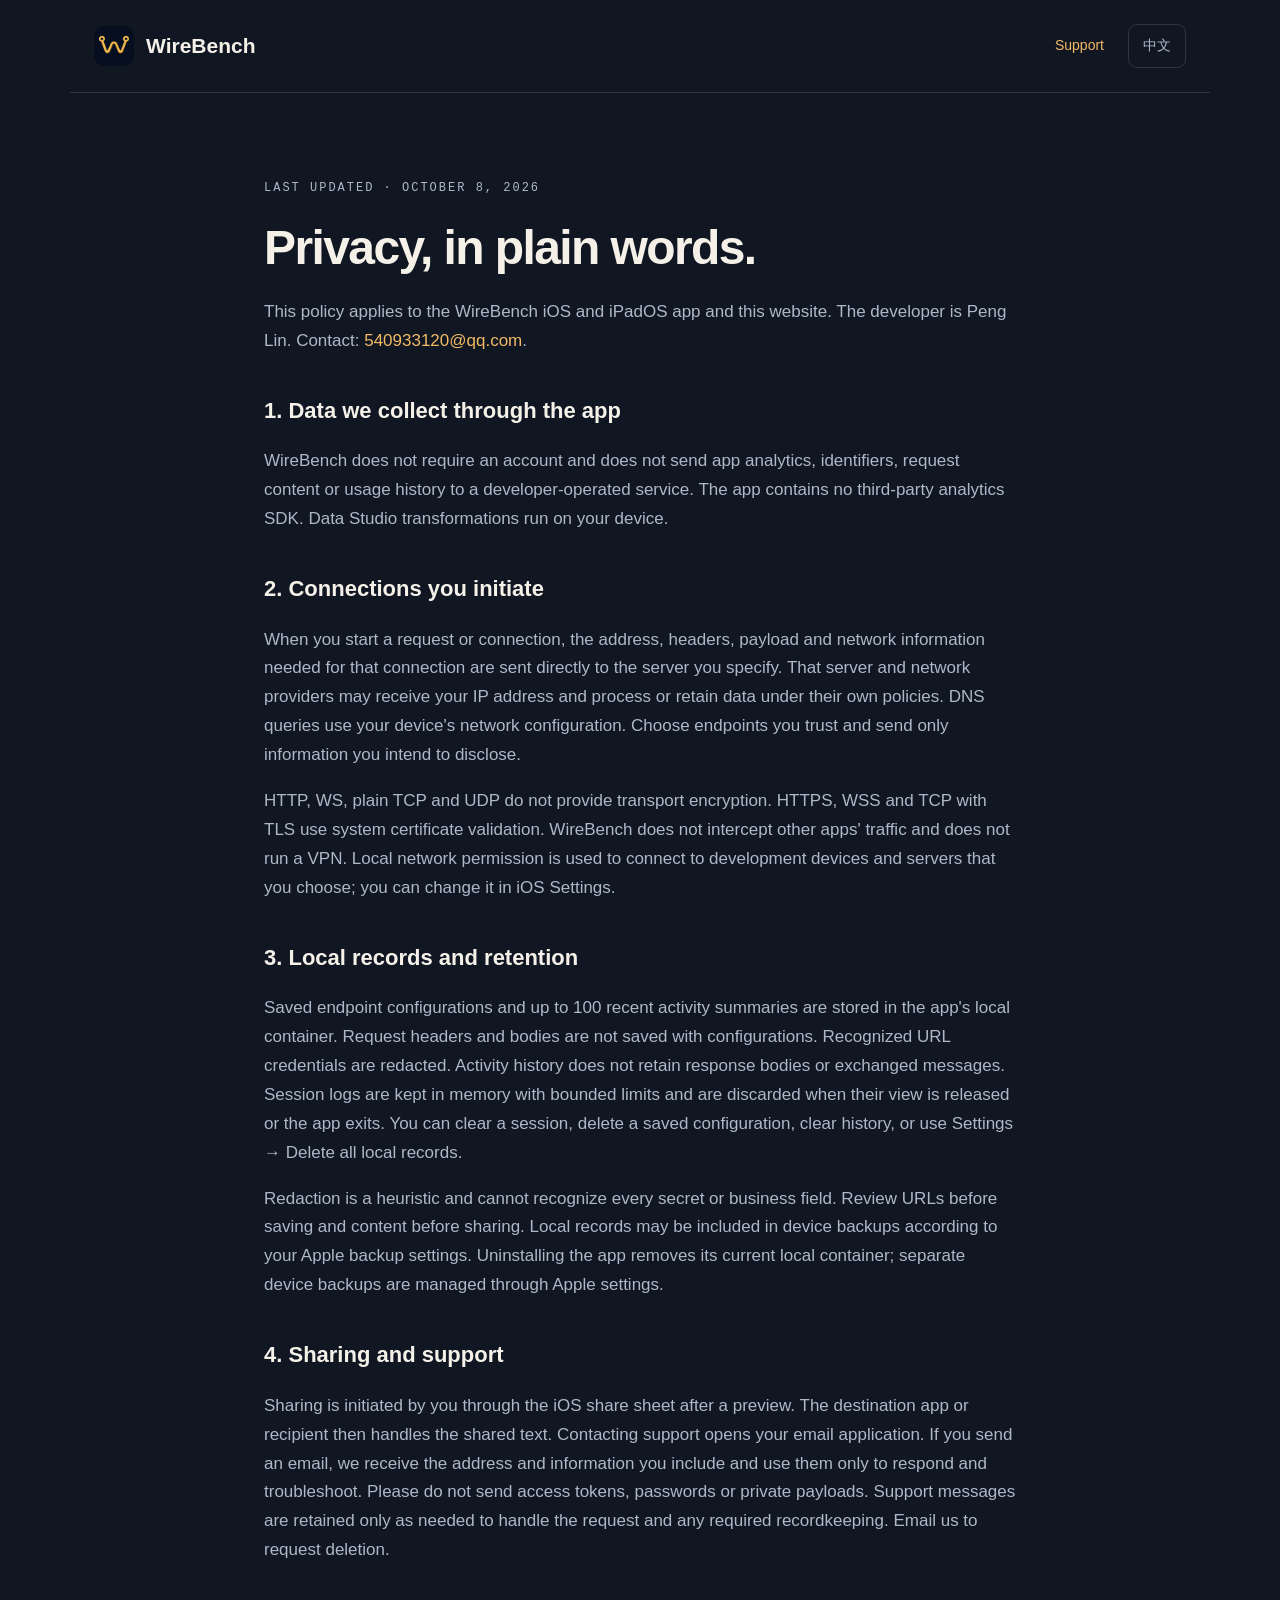
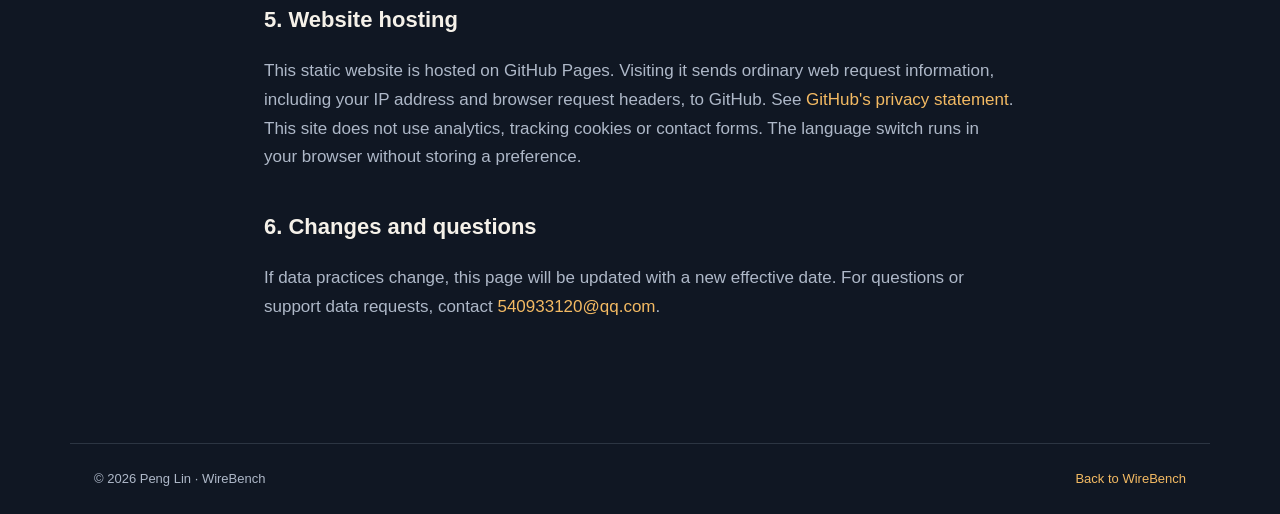
==== privacy.html @ ddaa2ca5 "Publish WireBench marketing privacy and support pages" ====
<!doctype html><html lang="en"><head><meta charset="utf-8"><meta name="viewport" content="width=device-width,initial-scale=1"><title>Privacy policy — WireBench</title><meta name="description" content="How WireBench handles network requests, local configurations, history and support messages."><link rel="icon" href="icon.png"><link rel="stylesheet" href="style.css"></head><body><header><a class="brand" href="./"><img src="icon.png" alt="">WireBench</a><nav><a href="support.html" data-en="Support" data-zh="使用支持">Support</a><button id="language">中文</button></nav></header><main class="document">
<article data-language="en"><p class="eyebrow">LAST UPDATED · OCTOBER 8, 2026</p><h1>Privacy, in plain words.</h1><p>This policy applies to the WireBench iOS and iPadOS app and this website. The developer is Peng Lin. Contact: <a href="mailto:540933120@qq.com">540933120@qq.com</a>.</p>
<h2>1. Data we collect through the app</h2><p>WireBench does not require an account and does not send app analytics, identifiers, request content or usage history to a developer-operated service. The app contains no third-party analytics SDK. Data Studio transformations run on your device.</p>
<h2>2. Connections you initiate</h2><p>When you start a request or connection, the address, headers, payload and network information needed for that connection are sent directly to the server you specify. That server and network providers may receive your IP address and process or retain data under their own policies. DNS queries use your device's network configuration. Choose endpoints you trust and send only information you intend to disclose.</p><p>HTTP, WS, plain TCP and UDP do not provide transport encryption. HTTPS, WSS and TCP with TLS use system certificate validation. WireBench does not intercept other apps' traffic and does not run a VPN. Local network permission is used to connect to development devices and servers that you choose; you can change it in iOS Settings.</p>
<h2>3. Local records and retention</h2><p>Saved endpoint configurations and up to 100 recent activity summaries are stored in the app's local container. Request headers and bodies are not saved with configurations. Recognized URL credentials are redacted. Activity history does not retain response bodies or exchanged messages. Session logs are kept in memory with bounded limits and are discarded when their view is released or the app exits. You can clear a session, delete a saved configuration, clear history, or use Settings → Delete all local records.</p><p>Redaction is a heuristic and cannot recognize every secret or business field. Review URLs before saving and content before sharing. Local records may be included in device backups according to your Apple backup settings. Uninstalling the app removes its current local container; separate device backups are managed through Apple settings.</p>
<h2>4. Sharing and support</h2><p>Sharing is initiated by you through the iOS share sheet after a preview. The destination app or recipient then handles the shared text. Contacting support opens your email application. If you send an email, we receive the address and information you include and use them only to respond and troubleshoot. Please do not send access tokens, passwords or private payloads. Support messages are retained only as needed to handle the request and any required recordkeeping. Email us to request deletion.</p>
<h2>5. Website hosting</h2><p>This static website is hosted on GitHub Pages. Visiting it sends ordinary web request information, including your IP address and browser request headers, to GitHub. See <a href="https://docs.github.com/en/site-policy/privacy-policies/github-general-privacy-statement">GitHub's privacy statement</a>. This site does not use analytics, tracking cookies or contact forms. The language switch runs in your browser without storing a preference.</p>
<h2>6. Changes and questions</h2><p>If data practices change, this page will be updated with a new effective date. For questions or support data requests, contact <a href="mailto:540933120@qq.com">540933120@qq.com</a>.</p></article>
<article data-language="zh" hidden><p class="eyebrow">更新日期 · 2026 年 10 月 8 日</p><h1>清楚说明如何处理数据。</h1><p>本政策适用于 WireBench iOS / iPadOS 应用与本网站。开发者：Peng Lin。联系方式：<a href="mailto:540933120@qq.com">540933120@qq.com</a>。</p>
<h2>1. 应用中的数据处理</h2><p>WireBench 不要求创建账号，不向开发者运营的服务发送应用分析、标识符、请求内容或使用历史。应用不集成第三方统计 SDK。数据工坊的转换在你的设备上完成。</p>
<h2>2. 你主动发起的网络连接</h2><p>当你发起请求或连接时，地址、请求头、载荷以及建立连接所需的网络信息会直接发送给你指定的服务器。该服务器及网络服务商可能接收你的 IP 地址，并按各自政策处理或保留数据。DNS 查询遵循设备的网络配置。请选择可信端点，仅发送你打算披露的信息。</p><p>HTTP、WS、普通 TCP 和 UDP 不提供传输加密。HTTPS、WSS 及启用 TLS 的 TCP 使用系统证书校验。WireBench 不截取其他 App 的流量，不运行 VPN。本地网络权限仅用于连接你选择的开发设备和服务器，可在 iOS 设置中调整。</p>
<h2>3. 本地记录与保留期限</h2><p>收藏端点与最多 100 条最近操作摘要保存在应用本地容器。保存配置时不保存请求头或请求体，并对识别出的 URL 凭证脱敏。历史记录不保存响应体和收发消息。会话报文只在有限额的内存中保留，在相应页面释放或应用退出后丢弃。你可以清空会话、删除收藏、清空历史，或进入“设置 → 删除全部本地记录”。</p><p>自动脱敏无法识别全部秘密或业务字段。保存前请检查 URL，分享前请检查内容。本地记录可能根据你的 Apple 备份设置包含在设备备份中。卸载应用会删除当前本地容器；独立的设备备份请在 Apple 设置中管理。</p>
<h2>4. 分享与支持邮件</h2><p>分享由你主动发起，在预览后通过 iOS 分享面板发送，之后由目标应用或接收者处理。联系支持会打开邮件应用。若你发送邮件，我们会收到邮箱地址和邮件中包含的信息，仅用于回复和排查问题。请勿发送访问令牌、密码或私密报文。支持邮件仅在处理问题及必要记录所需期间保留，你可以发送邮件申请删除。</p>
<h2>5. 网站托管</h2><p>本静态网站托管于 GitHub Pages。访问时，IP 地址、浏览器请求头等普通网页请求信息会传送给 GitHub。请参阅 <a href="https://docs.github.com/en/site-policy/privacy-policies/github-general-privacy-statement">GitHub 隐私声明</a>。本站不使用统计分析、追踪 Cookie 或联系表单。语言切换仅在浏览器运行，不保存偏好。</p>
<h2>6. 政策更新与问题</h2><p>数据处理方式变化时，我们会更新本页及生效日期。如有问题或希望处理支持邮件中的个人信息，请联系 <a href="mailto:540933120@qq.com">540933120@qq.com</a>。</p></article>
</main><footer><span>© 2026 Peng Lin · WireBench</span><a href="./" data-en="Back to WireBench" data-zh="返回 WireBench">Back to WireBench</a></footer><script src="language.js"></script></body></html>
---- style.css ----
:root{color-scheme:dark;--bg:#101723;--card:#19222f;--line:#2c3542;--ink:#f5f1e9;--muted:#aeb8c8;--gold:#f3ba63}*{box-sizing:border-box}html{scroll-behavior:smooth}body{margin:0;background:var(--bg);color:var(--ink);font:17px/1.7 -apple-system,BlinkMacSystemFont,"Segoe UI",sans-serif}a{color:var(--gold);text-decoration:none}a:hover{text-decoration:underline}header,main,footer{max-width:1140px;margin:auto;padding:24px}header{display:flex;justify-content:space-between;align-items:center;border-bottom:1px solid var(--line);gap:24px}.brand{display:flex;align-items:center;gap:12px;color:var(--ink);font-size:21px;font-weight:700}.brand img{width:40px;height:40px;border-radius:10px}nav{display:flex;gap:24px;align-items:center;font-size:14px}button{background:transparent;color:var(--muted);border:1px solid var(--line);padding:9px 14px;border-radius:9px;font:inherit;cursor:pointer}button:hover{border-color:var(--gold)}.hero{display:grid;grid-template-columns:1.15fr 0.85fr;gap:70px;align-items:center;padding:70px 0 90px}.eyebrow{font:12px/1.6 ui-monospace,monospace;letter-spacing:2px;color:var(--gold);text-transform:uppercase}h1{font-size:clamp(46px,6vw,78px);line-height:1.08;letter-spacing:-3px;font-weight:650;margin:24px 0}h1 em{font-style:normal;color:var(--gold)}.lead{color:var(--muted);font-size:19px;max-width:550px}.pillrow{display:flex;gap:10px;flex-wrap:wrap;margin:28px 0}.pill{border:1px solid var(--line);padding:5px 12px;border-radius:8px;color:var(--muted);font:12px/1.7 ui-monospace,monospace}.cta{display:inline-block;background:var(--gold);color:var(--bg);border-radius:12px;padding:12px 22px;font-weight:650;margin:12px 14px 12px 0}.shot{max-width:310px;width:100%;border-radius:30px;border:1px solid #415063;box-shadow:0 25px 85px #0007;display:block;margin:auto}.section-title{font-size:34px;letter-spacing:-1px;line-height:1.2}.grid{display:grid;grid-template-columns:repeat(3,1fr);gap:18px;margin:30px 0 75px}.card{background:var(--card);border:1px solid var(--line);border-radius:20px;padding:26px}.card h3{font-size:21px;margin:12px 0}.card p{color:var(--muted);font-size:15px;margin-bottom:0}.number{font:13px ui-monospace,monospace;color:var(--gold)}.feature-band{border-top:1px solid var(--line);border-bottom:1px solid var(--line);padding:35px 0;display:grid;grid-template-columns:1fr 1fr;gap:50px}.feature-band p{color:var(--muted)}.note{font-size:14px;color:var(--muted)}footer{margin-top:60px;border-top:1px solid var(--line);display:flex;justify-content:space-between;gap:25px;color:var(--muted);font-size:13px}.document{max-width:800px;margin:50px auto 80px}.document h1{font-size:48px;letter-spacing:-1.6px}.document h2{font-size:22px;margin-top:36px}.document p,.document li{color:var(--muted)}.document a{overflow-wrap:anywhere}[hidden]{display:none!important}@media(max-width:760px){header{flex-wrap:wrap}nav{gap:16px}.hero{grid-template-columns:1fr;gap:40px;padding:38px 0 65px}h1{letter-spacing:-2px}.hero .shot{max-width:270px}.grid{grid-template-columns:1fr}.feature-band{grid-template-columns:1fr;gap:15px}footer{flex-direction:column}.document h1{font-size:38px}}@media(prefers-reduced-motion:reduce){html{scroll-behavior:auto}}
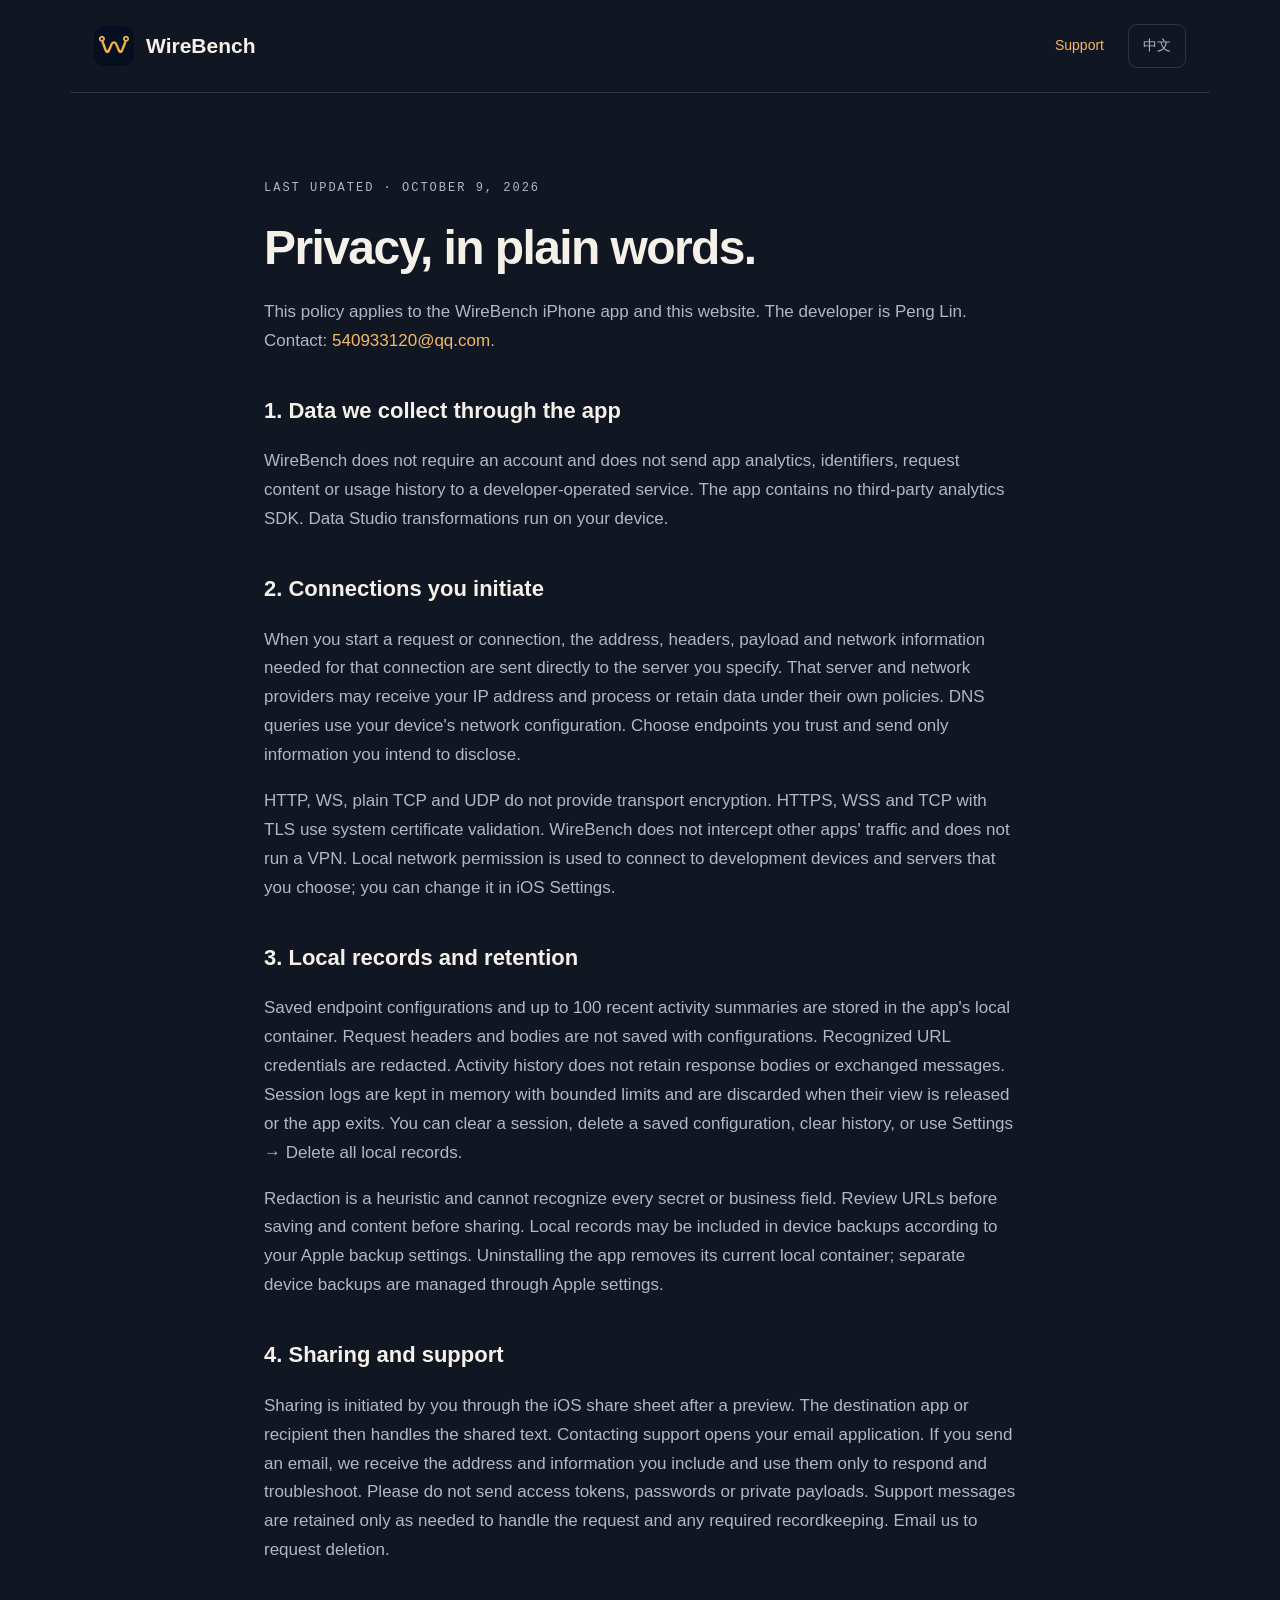
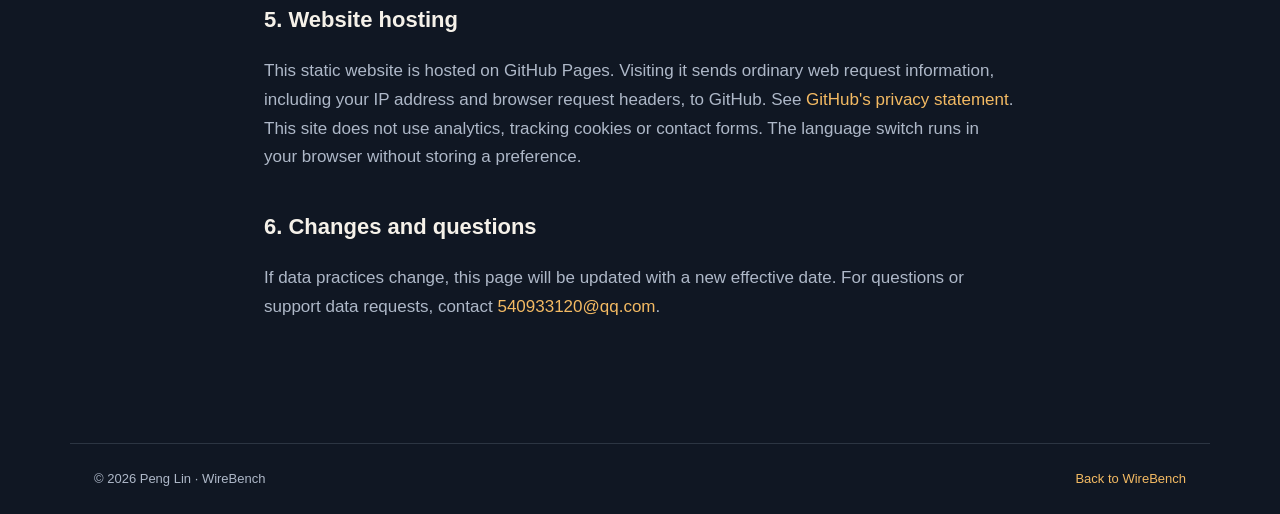
==== commit 81f8e514: "Expand WireBench developer toolkit for iPhone" ====
--- a/privacy.html
+++ b/privacy.html
@@ -1,12 +1,12 @@
 <!doctype html><html lang="en"><head><meta charset="utf-8"><meta name="viewport" content="width=device-width,initial-scale=1"><title>Privacy policy — WireBench</title><meta name="description" content="How WireBench handles network requests, local configurations, history and support messages."><link rel="icon" href="icon.png"><link rel="stylesheet" href="style.css"></head><body><header><a class="brand" href="./"><img src="icon.png" alt="">WireBench</a><nav><a href="support.html" data-en="Support" data-zh="使用支持">Support</a><button id="language">中文</button></nav></header><main class="document">
-<article data-language="en"><p class="eyebrow">LAST UPDATED · OCTOBER 8, 2026</p><h1>Privacy, in plain words.</h1><p>This policy applies to the WireBench iOS and iPadOS app and this website. The developer is Peng Lin. Contact: <a href="mailto:540933120@qq.com">540933120@qq.com</a>.</p>
+<article data-language="en"><p class="eyebrow">LAST UPDATED · OCTOBER 9, 2026</p><h1>Privacy, in plain words.</h1><p>This policy applies to the WireBench iPhone app and this website. The developer is Peng Lin. Contact: <a href="mailto:540933120@qq.com">540933120@qq.com</a>.</p>
 <h2>1. Data we collect through the app</h2><p>WireBench does not require an account and does not send app analytics, identifiers, request content or usage history to a developer-operated service. The app contains no third-party analytics SDK. Data Studio transformations run on your device.</p>
 <h2>2. Connections you initiate</h2><p>When you start a request or connection, the address, headers, payload and network information needed for that connection are sent directly to the server you specify. That server and network providers may receive your IP address and process or retain data under their own policies. DNS queries use your device's network configuration. Choose endpoints you trust and send only information you intend to disclose.</p><p>HTTP, WS, plain TCP and UDP do not provide transport encryption. HTTPS, WSS and TCP with TLS use system certificate validation. WireBench does not intercept other apps' traffic and does not run a VPN. Local network permission is used to connect to development devices and servers that you choose; you can change it in iOS Settings.</p>
 <h2>3. Local records and retention</h2><p>Saved endpoint configurations and up to 100 recent activity summaries are stored in the app's local container. Request headers and bodies are not saved with configurations. Recognized URL credentials are redacted. Activity history does not retain response bodies or exchanged messages. Session logs are kept in memory with bounded limits and are discarded when their view is released or the app exits. You can clear a session, delete a saved configuration, clear history, or use Settings → Delete all local records.</p><p>Redaction is a heuristic and cannot recognize every secret or business field. Review URLs before saving and content before sharing. Local records may be included in device backups according to your Apple backup settings. Uninstalling the app removes its current local container; separate device backups are managed through Apple settings.</p>
 <h2>4. Sharing and support</h2><p>Sharing is initiated by you through the iOS share sheet after a preview. The destination app or recipient then handles the shared text. Contacting support opens your email application. If you send an email, we receive the address and information you include and use them only to respond and troubleshoot. Please do not send access tokens, passwords or private payloads. Support messages are retained only as needed to handle the request and any required recordkeeping. Email us to request deletion.</p>
 <h2>5. Website hosting</h2><p>This static website is hosted on GitHub Pages. Visiting it sends ordinary web request information, including your IP address and browser request headers, to GitHub. See <a href="https://docs.github.com/en/site-policy/privacy-policies/github-general-privacy-statement">GitHub's privacy statement</a>. This site does not use analytics, tracking cookies or contact forms. The language switch runs in your browser without storing a preference.</p>
 <h2>6. Changes and questions</h2><p>If data practices change, this page will be updated with a new effective date. For questions or support data requests, contact <a href="mailto:540933120@qq.com">540933120@qq.com</a>.</p></article>
-<article data-language="zh" hidden><p class="eyebrow">更新日期 · 2026 年 10 月 8 日</p><h1>清楚说明如何处理数据。</h1><p>本政策适用于 WireBench iOS / iPadOS 应用与本网站。开发者：Peng Lin。联系方式：<a href="mailto:540933120@qq.com">540933120@qq.com</a>。</p>
+<article data-language="zh" hidden><p class="eyebrow">更新日期 · 2026 年 10 月 9 日</p><h1>清楚说明如何处理数据。</h1><p>本政策适用于 WireBench iPhone 应用与本网站。开发者：Peng Lin。联系方式：<a href="mailto:540933120@qq.com">540933120@qq.com</a>。</p>
 <h2>1. 应用中的数据处理</h2><p>WireBench 不要求创建账号，不向开发者运营的服务发送应用分析、标识符、请求内容或使用历史。应用不集成第三方统计 SDK。数据工坊的转换在你的设备上完成。</p>
 <h2>2. 你主动发起的网络连接</h2><p>当你发起请求或连接时，地址、请求头、载荷以及建立连接所需的网络信息会直接发送给你指定的服务器。该服务器及网络服务商可能接收你的 IP 地址，并按各自政策处理或保留数据。DNS 查询遵循设备的网络配置。请选择可信端点，仅发送你打算披露的信息。</p><p>HTTP、WS、普通 TCP 和 UDP 不提供传输加密。HTTPS、WSS 及启用 TLS 的 TCP 使用系统证书校验。WireBench 不截取其他 App 的流量，不运行 VPN。本地网络权限仅用于连接你选择的开发设备和服务器，可在 iOS 设置中调整。</p>
 <h2>3. 本地记录与保留期限</h2><p>收藏端点与最多 100 条最近操作摘要保存在应用本地容器。保存配置时不保存请求头或请求体，并对识别出的 URL 凭证脱敏。历史记录不保存响应体和收发消息。会话报文只在有限额的内存中保留，在相应页面释放或应用退出后丢弃。你可以清空会话、删除收藏、清空历史，或进入“设置 → 删除全部本地记录”。</p><p>自动脱敏无法识别全部秘密或业务字段。保存前请检查 URL，分享前请检查内容。本地记录可能根据你的 Apple 备份设置包含在设备备份中。卸载应用会删除当前本地容器；独立的设备备份请在 Apple 设置中管理。</p>
